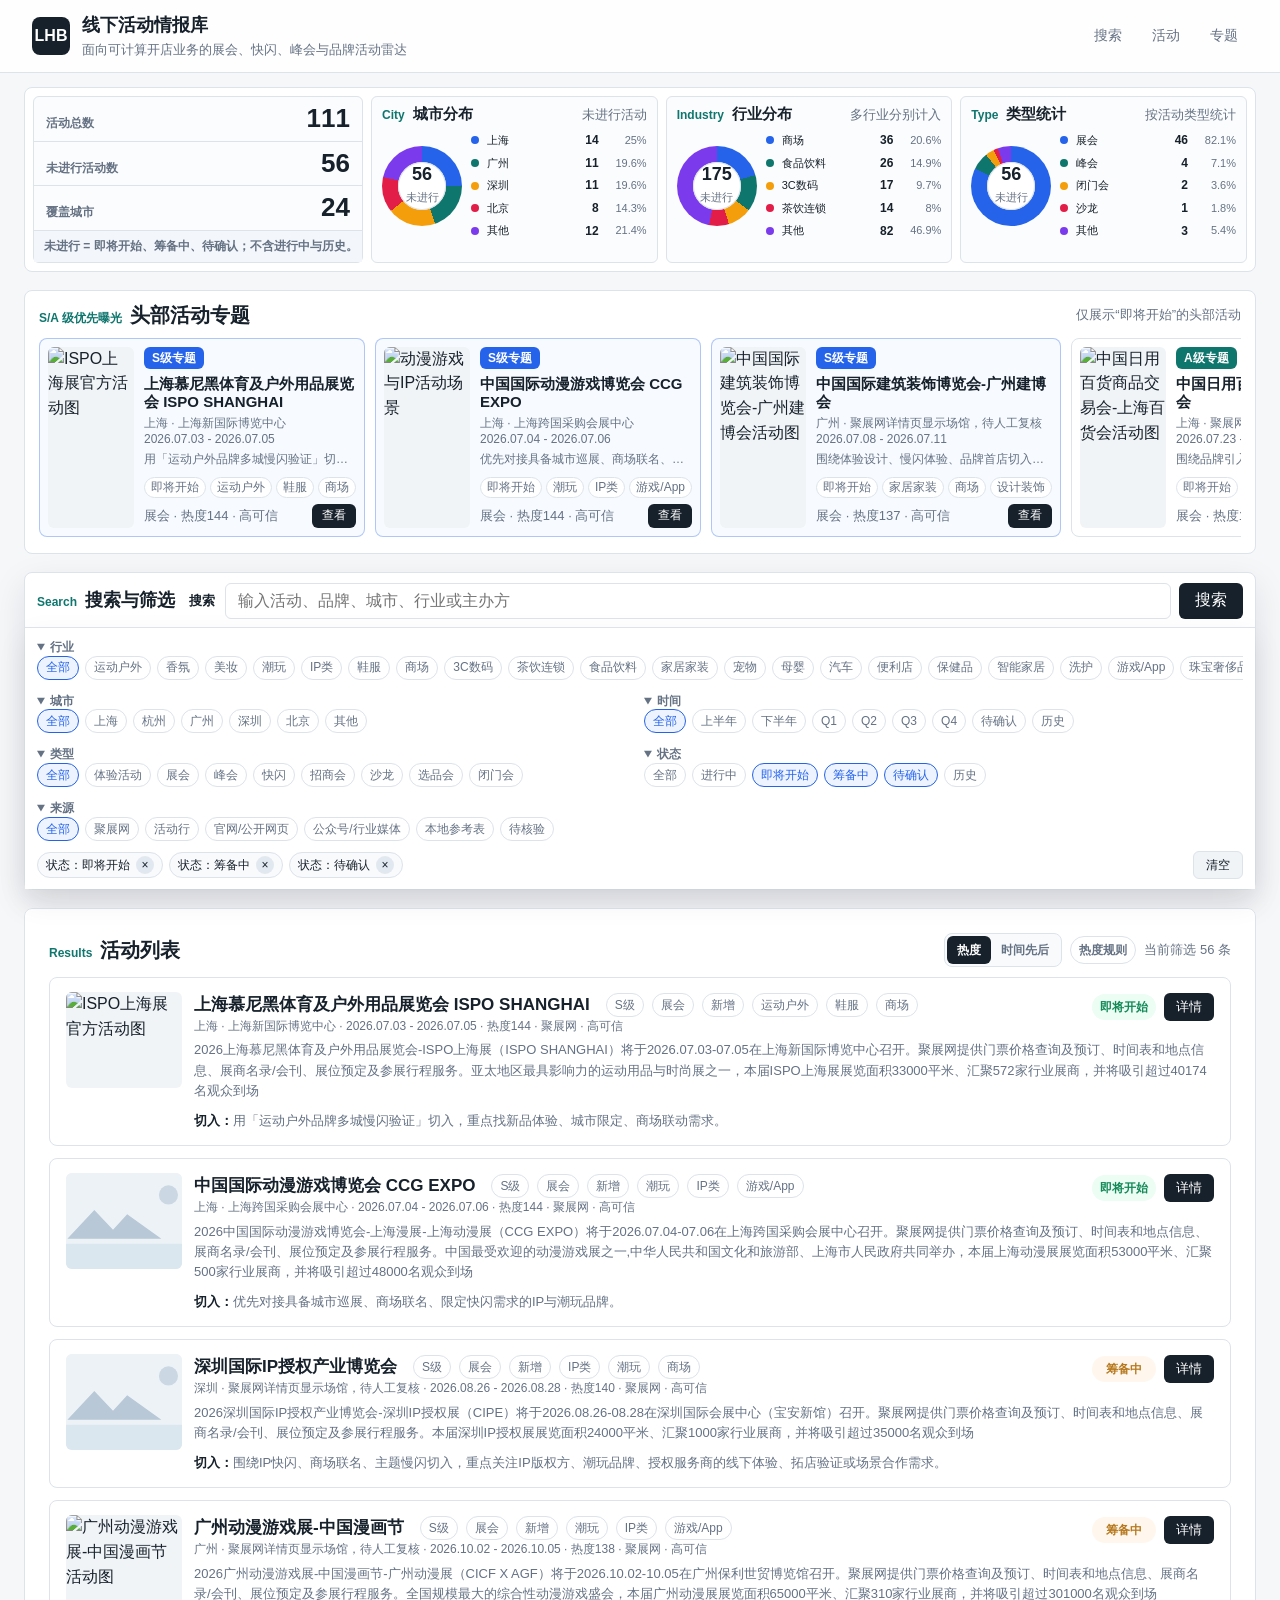
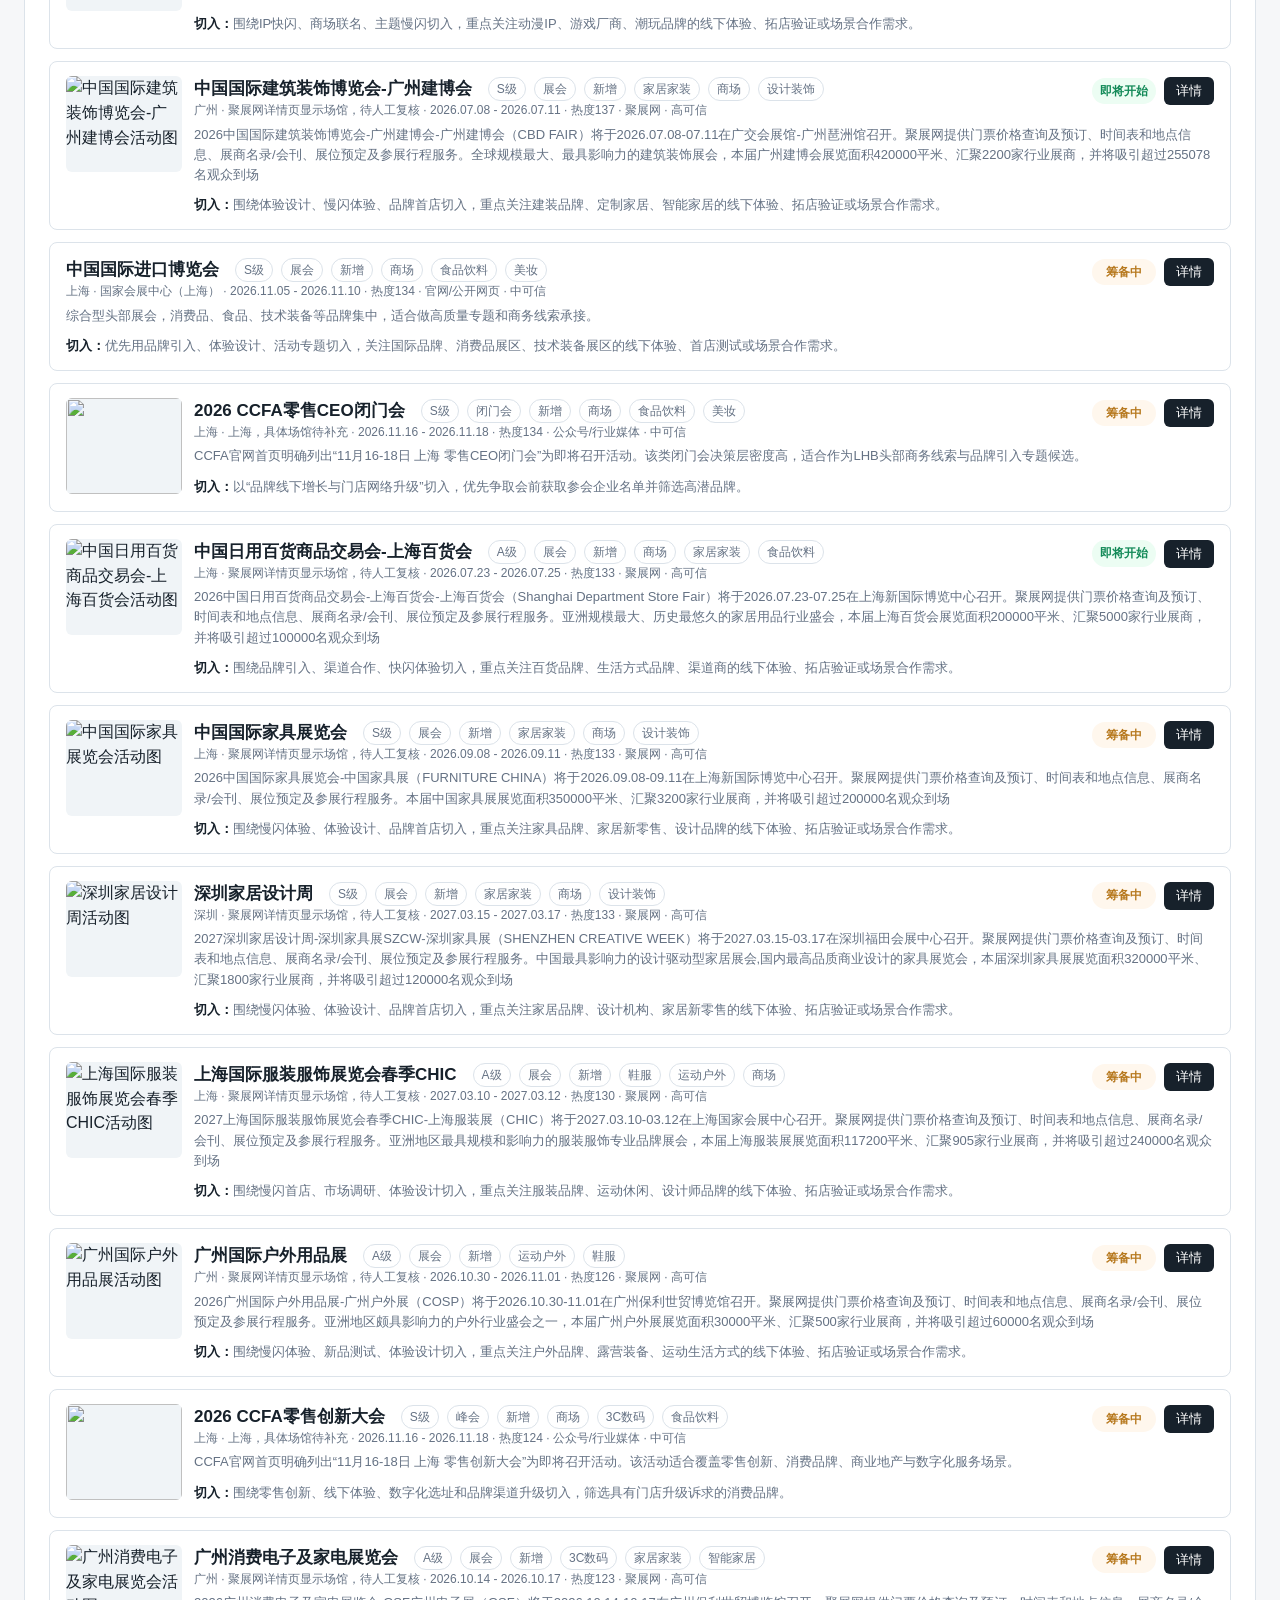
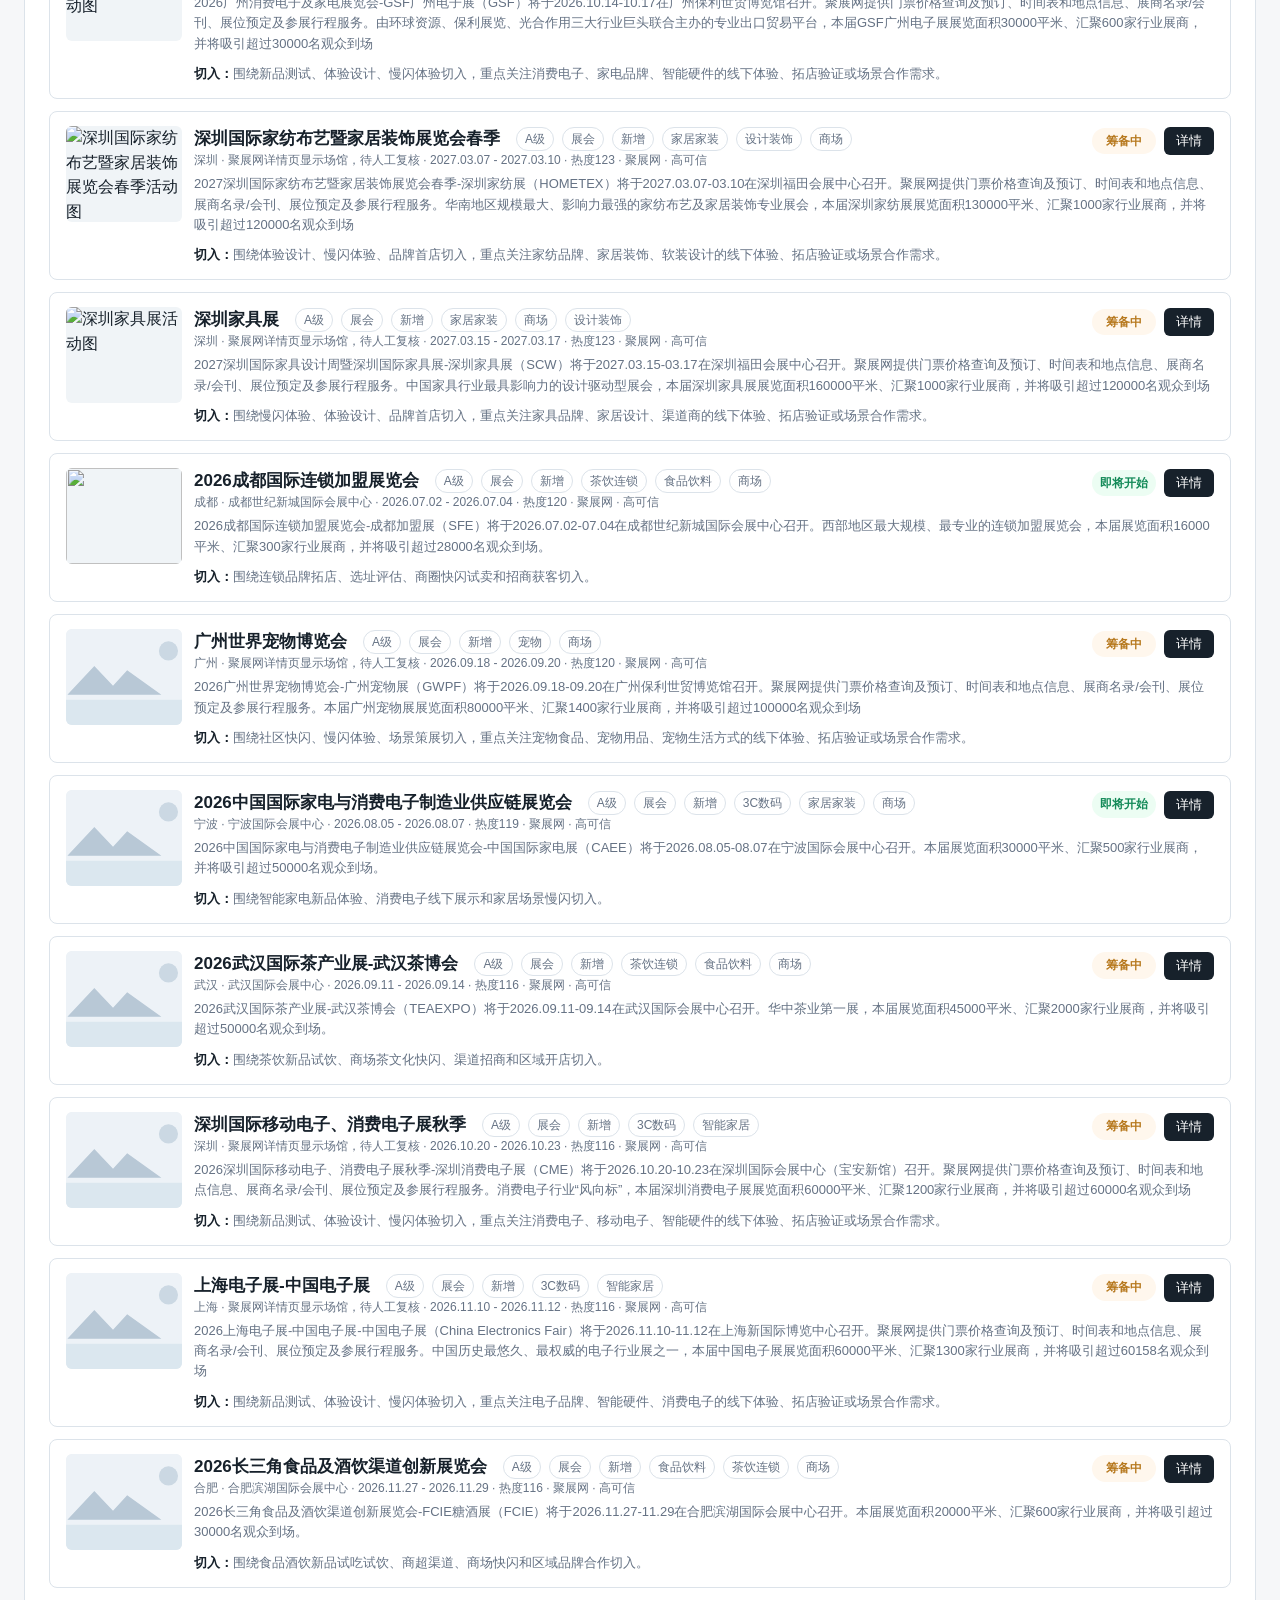
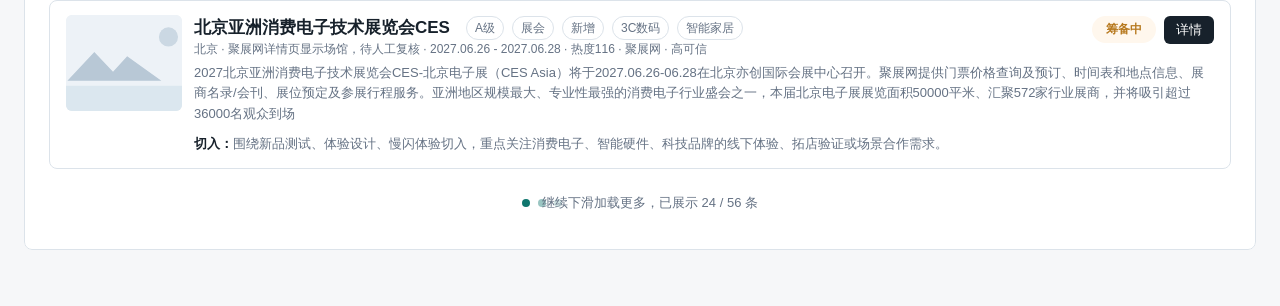
==== 03_系统相关/website/index.html @ da02d15f "Initial project upload" ====
<!DOCTYPE html>
<html lang="zh-CN">
<head>
  <meta charset="UTF-8">
  <meta name="viewport" content="width=device-width, initial-scale=1.0">
  <title>线下活动情报库 · 1.0</title>
  <link rel="stylesheet" href="styles.css?v=45">
</head>
<body>
  <header class="topbar">
    <div class="brand">
      <span class="brand-mark">LHB</span>
      <div>
        <h1>线下活动情报库</h1>
        <p>面向可计算开店业务的展会、快闪、峰会与品牌活动雷达</p>
      </div>
    </div>
    <nav class="nav">
      <a href="#search">搜索</a>
      <a href="#events">活动</a>
      <a href="#topics">专题</a>
    </nav>
  </header>

  <main>
    <section class="overview-panel" aria-label="头部数据概览">
      <div class="metrics" aria-label="关键指标">
        <article><span id="totalCount">0</span><p>活动总数</p></article>
        <article>
          <span id="pendingCount">0</span>
          <p>未进行活动数</p>
        </article>
        <article><span id="cityCount">0</span><p>覆盖城市</p></article>
        <p class="metrics-note">未进行 = 即将开始、筹备中、待确认；不含进行中与历史。</p>
      </div>

      <div class="overview-charts" aria-label="未进行活动分布">
        <article class="chart-card">
          <div class="chart-head">
            <div class="section-title-line">
              <p class="eyebrow">City</p>
              <h2>城市分布</h2>
            </div>
            <span class="section-note">未进行活动</span>
          </div>
          <div id="pendingCityChart" class="pie-chart-block"></div>
        </article>
        <article class="chart-card">
          <div class="chart-head">
            <div class="section-title-line">
              <p class="eyebrow">Industry</p>
              <h2>行业分布</h2>
            </div>
            <span class="section-note">多行业分别计入</span>
          </div>
          <div id="pendingIndustryChart" class="pie-chart-block"></div>
        </article>
        <article class="chart-card">
          <div class="chart-head">
            <div class="section-title-line">
              <p class="eyebrow">Type</p>
              <h2>类型统计</h2>
            </div>
            <span class="section-note">按活动类型统计</span>
          </div>
          <div id="pendingTypeChart" class="pie-chart-block"></div>
        </article>
      </div>
    </section>

    <section id="topics" class="section featured-section">
      <div class="section-head">
        <div class="section-title-line">
          <p class="eyebrow">S/A 级优先曝光</p>
          <h2>头部活动专题</h2>
        </div>
        <span class="section-note">仅展示“即将开始”的头部活动</span>
      </div>
      <div id="featuredGrid" class="featured-grid"></div>
    </section>

    <section id="search" class="search-workbench" aria-label="活动搜索">
      <div class="search-copy">
        <p class="eyebrow">Search</p>
        <h2>搜索与筛选</h2>
      </div>
      <div class="search-panel">
        <label for="searchInput">搜索</label>
        <div class="search-row">
          <input id="searchInput" type="search" placeholder="输入活动、品牌、城市、行业或主办方">
          <button id="searchButton" type="button">搜索</button>
        </div>
      </div>
      <div class="filter-sticky">
        <div class="top-filter-bar">
          <details class="filter-wide" open>
            <summary>行业</summary>
            <div id="industryFilters" class="filter-options"></div>
          </details>
          <details open>
            <summary>城市</summary>
            <div id="cityFilters" class="filter-options"></div>
          </details>
          <details open>
            <summary>时间</summary>
            <div id="timeFilters" class="filter-options"></div>
          </details>
          <details open>
            <summary>类型</summary>
            <div id="typeFilters" class="filter-options"></div>
          </details>
          <details open>
            <summary>状态</summary>
            <div id="statusFilters" class="filter-options"></div>
          </details>
          <details class="filter-wide" open>
            <summary>来源</summary>
            <div id="sourceFilters" class="filter-options"></div>
          </details>
        </div>
        <div class="active-filter-row">
          <div class="active-filters" id="activeFilters"></div>
          <button id="clearFilters" class="clear-filter-button" type="button">清空</button>
        </div>
      </div>
    </section>

    <section class="section split">
      <div id="events" class="events-area">
        <div class="section-head compact">
          <div class="section-title-line">
            <p class="eyebrow">Results</p>
            <h2>活动列表</h2>
          </div>
          <div class="result-tools">
            <div class="sort-tabs" aria-label="排序">
              <button class="sort-button active" data-sort="heat" type="button">热度</button>
              <button class="sort-button" data-sort="time" type="button">时间先后</button>
            </div>
            <span class="sort-help" tabindex="0">热度规则
              <span class="sort-tooltip">热度 = 活动等级 + LHB行业匹配 + 状态时效 + 来源可信度 + 规模信息 + 参会决策层/品牌密度 + 城市价值 + 新增/头部标记。分数相同再按时间先后排列。</span>
            </span>
            <span id="resultSummary" class="section-note"></span>
          </div>
        </div>
        <div id="eventList" class="event-list"></div>
      </div>
    </section>

  </main>

  <script src="data.js?v=1"></script>
  <script src="jufair-data.js?v=1"></script>
  <script src="huodongxing-data.js?v=2"></script>
  <script src="media-data.js?v=6"></script>
  <script src="enrichment-data.js?v=1"></script>
  <script src="shared.js?v=8"></script>
  <script src="app.js?v=41"></script>
</body>
</html>
---- 03_系统相关/website/styles.css ----
:root {
  --bg: #f6f7f9;
  --surface: #ffffff;
  --surface-soft: #f0f4f7;
  --ink: #17212b;
  --muted: #657284;
  --line: #dce3ea;
  --blue: #2563eb;
  --teal: #0f766e;
  --green: #138a58;
  --amber: #b7791f;
  --red: #b42318;
  --shadow: 0 18px 42px rgba(17, 24, 39, 0.08);
}

* {
  box-sizing: border-box;
}

html {
  scroll-behavior: smooth;
}

body {
  margin: 0;
  color: var(--ink);
  background: var(--bg);
  font-family: -apple-system, BlinkMacSystemFont, "Segoe UI", "PingFang SC", "Microsoft YaHei", sans-serif;
  line-height: 1.55;
}

button,
input {
  font: inherit;
}

.topbar {
  display: flex;
  align-items: center;
  justify-content: space-between;
  gap: 24px;
  padding: 12px 32px;
  background: rgba(255, 255, 255, 0.92);
  border-bottom: 1px solid var(--line);
}

.brand {
  display: flex;
  align-items: center;
  gap: 12px;
}

.brand-mark {
  display: grid;
  place-items: center;
  width: 38px;
  height: 38px;
  border-radius: 8px;
  background: var(--ink);
  color: #fff;
  font-weight: 800;
  letter-spacing: 0;
}

.brand h1,
.brand p {
  margin: 0;
}

.brand h1 {
  font-size: 18px;
}

.brand p {
  color: var(--muted);
  font-size: 13px;
}

.nav {
  display: flex;
  gap: 10px;
}

.nav a {
  color: var(--muted);
  text-decoration: none;
  padding: 8px 10px;
  border-radius: 6px;
  font-size: 14px;
}

.nav a:hover {
  color: var(--ink);
  background: var(--surface-soft);
}

main {
  max-width: 1280px;
  margin: 0 auto;
  padding: 14px 24px 56px;
}

.search-workbench {
  display: grid;
  grid-template-columns: auto minmax(420px, 1fr);
  align-items: center;
  gap: 8px 14px;
  margin-top: 18px;
  padding: 10px 12px;
  background: var(--surface);
  border: 1px solid var(--line);
  border-radius: 8px;
  box-shadow: 0 12px 34px rgba(17, 24, 39, 0.1);
}

.filter-sticky {
  position: sticky;
  top: 0;
  z-index: 8;
  grid-column: 1 / -1;
  display: grid;
  gap: 8px;
  margin: 0 -12px -10px;
  padding: 8px 12px 10px;
  background: var(--surface);
  border-top: 1px solid var(--line);
  box-shadow: 0 12px 28px rgba(17, 24, 39, 0.08);
}

.search-copy {
  display: flex;
  align-items: baseline;
  gap: 8px;
  white-space: nowrap;
}

.search-copy h2 {
  margin: 0;
  font-size: 18px;
}

.search-panel {
  display: flex;
  align-items: center;
  gap: 10px;
  min-width: 0;
}

.eyebrow {
  margin: 0;
  color: var(--teal);
  font-size: 12px;
  font-weight: 800;
}

.search-panel label {
  display: inline-flex;
  align-items: center;
  margin: 0;
  color: var(--ink);
  font-size: 13px;
  font-weight: 700;
  white-space: nowrap;
}

.search-row {
  display: flex;
  flex: 1;
  gap: 8px;
  min-width: 0;
}

.search-row input {
  min-width: 0;
  flex: 1;
  height: 36px;
  padding: 0 12px;
  border: 1px solid var(--line);
  border-radius: 6px;
  background: #fff;
}

button {
  border: 0;
  border-radius: 6px;
  color: #fff;
  background: var(--ink);
  cursor: pointer;
}

.search-row button,
.card-button {
  padding: 0 16px;
}

.card-button {
  display: inline-flex;
  align-items: center;
  justify-content: center;
  min-height: 28px;
  color: #fff;
  text-decoration: none;
  border-radius: 6px;
  background: var(--ink);
  font-size: 13px;
}

.search-row button {
  min-height: 36px;
}

.top-filter-bar {
  display: grid;
  grid-template-columns: repeat(2, minmax(0, 1fr));
  gap: 8px;
}

.top-filter-bar details {
  display: grid;
  grid-template-columns: 42px minmax(0, 1fr);
  align-items: center;
  column-gap: 6px;
  min-width: 0;
}

.top-filter-bar details.filter-wide {
  grid-column: 1 / -1;
}

.top-filter-bar summary {
  margin: 3px 0 0;
  color: var(--muted);
  font-size: 12px;
  font-weight: 700;
  line-height: 1.4;
  cursor: pointer;
  user-select: none;
}

.filter-options,
.tag-row {
  display: flex;
  flex-wrap: wrap;
  gap: 6px;
}

.top-filter-bar .filter-options {
  flex-wrap: nowrap;
  min-width: 0;
  overflow-x: auto;
  padding-bottom: 2px;
  scrollbar-width: thin;
}

.top-filter-bar .filter-button {
  flex: 0 0 auto;
}

.active-filters {
  display: flex;
  flex-wrap: wrap;
  gap: 6px;
  min-height: 20px;
  color: var(--muted);
  font-size: 12px;
}

.active-filter-row {
  display: flex;
  align-items: center;
  justify-content: space-between;
  gap: 10px;
  min-width: 0;
}

.active-filter {
  display: inline-flex;
  align-items: center;
  gap: 6px;
  min-height: 24px;
  padding: 3px 8px;
  border-radius: 999px;
  background: #f8fafc;
  color: var(--ink);
  border: 1px solid var(--line);
  font-size: 12px;
}

.active-filter button {
  display: inline-grid;
  place-items: center;
  width: 18px;
  height: 18px;
  padding: 0;
  border-radius: 999px;
  background: #e2e8f0;
  color: var(--ink);
  font-size: 12px;
  line-height: 1;
}

.clear-filter-button {
  flex: 0 0 auto;
  min-height: 28px;
  padding: 0 12px;
  background: var(--surface-soft);
  color: var(--ink);
  border: 1px solid var(--line);
  font-size: 12px;
}

.pill,
.filter-button,
.tag {
  display: inline-flex;
  align-items: center;
  min-height: 24px;
  padding: 3px 8px;
  border-radius: 999px;
  border: 1px solid var(--line);
  background: #fff;
  color: var(--muted);
  font-size: 12px;
  line-height: 1.2;
}

.pill {
  cursor: pointer;
}

.filter-button {
  cursor: pointer;
}

.pill.active,
.filter-button.active {
  border-color: var(--blue);
  color: var(--blue);
  background: #eef4ff;
}

.overview-panel {
  display: grid;
  grid-template-columns: 330px repeat(3, minmax(0, 1fr));
  align-items: stretch;
  gap: 8px;
  margin-bottom: 12px;
  padding: 8px;
  border: 1px solid var(--line);
  border-radius: 8px;
  background: var(--surface);
}

.metrics {
  display: grid;
  grid-template-rows: repeat(3, 1fr) auto;
  align-items: stretch;
  gap: 0;
  margin: 0;
  background: #fbfcfd;
  border: 1px solid var(--line);
  border-radius: 6px;
  overflow: visible;
}

.section,
.event-card {
  background: var(--surface);
  border: 1px solid var(--line);
  border-radius: 8px;
}

.metrics article {
  position: relative;
  display: flex;
  align-items: baseline;
  justify-content: space-between;
  gap: 12px;
  min-width: 0;
  padding: 8px 12px;
  border-right: 0;
  border-bottom: 1px solid var(--line);
}

.metrics article:last-child {
  border-bottom: 1px solid var(--line);
}

.metrics span {
  display: inline;
  order: 2;
  font-size: 26px;
  font-weight: 800;
  line-height: 1;
}

.metrics p {
  order: 1;
  margin: 0;
  color: var(--muted);
  font-size: 12px;
  font-weight: 700;
  white-space: nowrap;
}

.metrics-note {
  margin: 0;
  padding: 7px 10px 8px;
  color: var(--muted);
  background: #f3f6fa;
  font-size: 11px;
  line-height: 1.35;
  min-width: 0;
  white-space: normal;
}

.overview-charts {
  display: contents;
  grid-template-columns: none;
  gap: 8px;
  margin: 0;
}

.chart-card {
  min-width: 0;
  padding: 8px 10px;
  border: 1px solid var(--line);
  border-radius: 6px;
  background: #fbfcfd;
}

.chart-head {
  display: flex;
  align-items: center;
  justify-content: space-between;
  gap: 8px;
  margin-bottom: 6px;
}

.chart-head h2 {
  margin: 0;
  font-size: 15px;
  line-height: 1.2;
}

.pie-chart-block {
  min-height: 104px;
}

.pie-wrap {
  display: grid;
  grid-template-columns: 82px minmax(0, 1fr);
  align-items: center;
  gap: 7px;
}

.pie-visual {
  display: grid;
  place-items: center;
  width: 80px;
  height: 80px;
  border-radius: 999px;
}

.pie-visual > div {
  display: grid;
  place-items: center;
  width: 48px;
  height: 48px;
  border-radius: 999px;
  background: #fff;
  box-shadow: inset 0 0 0 1px var(--line);
}

.pie-visual strong {
  color: var(--ink);
  font-size: 18px;
  line-height: 1;
}

.pie-visual span {
  color: var(--muted);
  font-size: 11px;
}

.pie-legend {
  display: grid;
  gap: 4px;
  min-width: 0;
}

.pie-legend-item {
  display: grid;
  grid-template-columns: 10px minmax(0, 1fr) auto auto;
  align-items: center;
  gap: 6px;
  color: var(--muted);
  font-size: 11px;
}

.pie-dot {
  width: 8px;
  height: 8px;
  border-radius: 999px;
}

.pie-label {
  min-width: 0;
  overflow: hidden;
  color: var(--ink);
  text-overflow: ellipsis;
  white-space: nowrap;
}

.pie-legend-item strong {
  color: var(--ink);
  font-size: 12px;
}

.pie-legend-item em {
  min-width: 42px;
  color: var(--muted);
  font-style: normal;
  text-align: right;
}

.section {
  padding: 18px;
  margin-top: 18px;
  overflow: hidden;
}

.featured-section {
  padding: 12px 14px;
}

.section-head {
  display: flex;
  align-items: center;
  justify-content: space-between;
  gap: 12px;
  margin-bottom: 10px;
}

.section-title-line {
  display: flex;
  align-items: baseline;
  flex-wrap: wrap;
  gap: 8px;
  min-width: 0;
}

.section-head h2 {
  margin: 0;
  font-size: 20px;
  line-height: 1.2;
}

.section-head.compact {
  margin-bottom: 10px;
}

.section-note {
  color: var(--muted);
  font-size: 13px;
}

.result-tools {
  display: flex;
  align-items: center;
  justify-content: flex-end;
  flex-wrap: wrap;
  gap: 8px;
}

.sort-tabs {
  display: inline-flex;
  padding: 2px;
  border: 1px solid var(--line);
  border-radius: 8px;
  background: #f8fafc;
}

.sort-button {
  min-height: 28px;
  padding: 0 10px;
  border-radius: 6px;
  background: transparent;
  color: var(--muted);
  font-size: 12px;
  font-weight: 800;
}

.sort-button.active {
  background: var(--ink);
  color: #fff;
}

.sort-help {
  position: relative;
  display: inline-flex;
  align-items: center;
  min-height: 28px;
  padding: 0 8px;
  border: 1px solid var(--line);
  border-radius: 999px;
  background: #fff;
  color: var(--muted);
  font-size: 12px;
  font-weight: 800;
  outline: none;
}

.sort-tooltip {
  position: absolute;
  right: 0;
  top: calc(100% + 8px);
  z-index: 20;
  width: min(360px, 82vw);
  padding: 12px;
  border: 1px solid var(--line);
  border-radius: 8px;
  background: #fff;
  box-shadow: var(--shadow);
  color: var(--ink);
  font-size: 12px;
  font-weight: 600;
  line-height: 1.55;
  opacity: 0;
  pointer-events: none;
  transform: translateY(-4px);
  transition: opacity 0.16s ease, transform 0.16s ease;
}

.sort-help:hover .sort-tooltip,
.sort-help:focus .sort-tooltip,
.sort-help:focus-within .sort-tooltip {
  opacity: 1;
  transform: translateY(0);
}

.featured-grid {
  display: flex;
  gap: 10px;
  overflow-x: auto;
  overscroll-behavior-x: contain;
  scroll-snap-type: x proximity;
  padding-bottom: 4px;
}

.feature-card {
  display: flex;
  flex-direction: row;
  flex: 0 0 280px;
  min-height: 142px;
  padding: 8px;
  border: 1px solid var(--line);
  border-radius: 8px;
  background: #fff;
}

.feature-image {
  flex: 0 0 86px;
  width: 86px;
  min-height: 126px;
  object-fit: cover;
  border-radius: 6px;
  background: var(--surface-soft);
}

.feature-body {
  display: flex;
  flex: 1;
  flex-direction: column;
  min-width: 0;
  padding-left: 10px;
}

.feature-card.no-image {
  display: block;
}

.feature-card.no-image .feature-body {
  padding-left: 0;
}

.feature-card.no-image .feature-image {
  display: none;
}

.feature-card.s {
  border-color: rgba(37, 99, 235, 0.35);
  background: #f7fbff;
}

.card-title {
  margin: 6px 0 3px;
  font-size: 15px;
  line-height: 1.22;
}

.card-meta,
.card-copy {
  color: var(--muted);
  font-size: 12px;
  line-height: 1.35;
}

.card-copy {
  display: -webkit-box;
  margin: 4px 0 6px;
  overflow: hidden;
  -webkit-line-clamp: 1;
  -webkit-box-orient: vertical;
}

.card-actions {
  display: flex;
  align-items: center;
  justify-content: space-between;
  gap: 8px;
  margin-top: auto;
}

.featured-section .tag-row {
  flex-wrap: nowrap;
  gap: 4px;
  margin-top: 4px;
  overflow: hidden;
}

.featured-section .tag {
  flex: 0 0 auto;
  max-width: 92px;
  min-height: 20px;
  padding: 2px 6px;
  overflow: hidden;
  text-overflow: ellipsis;
  white-space: nowrap;
}

.featured-section .card-actions {
  margin-top: 6px;
}

.featured-section .card-button {
  min-height: 24px;
  padding: 0 10px;
  font-size: 12px;
}

.rank {
  display: inline-flex;
  align-items: center;
  width: fit-content;
  min-height: 22px;
  padding: 2px 8px;
  border-radius: 6px;
  color: #fff;
  background: var(--blue);
  font-size: 12px;
  font-weight: 800;
}

.rank.a {
  background: var(--teal);
}

.split {
  background: transparent;
  border: 0;
  padding: 0;
}

.events-area {
  min-width: 0;
  background: var(--surface);
  border: 1px solid var(--line);
  border-radius: 8px;
  padding: 24px;
}

.event-list {
  display: grid;
  gap: 12px;
}

.load-more-row {
  display: flex;
  align-items: center;
  justify-content: center;
  gap: 12px;
  padding: 12px;
}

.load-more-row.done {
  border-top: 1px solid var(--line);
}

.loading-dot {
  width: 8px;
  height: 8px;
  border-radius: 999px;
  background: var(--teal);
  box-shadow: 16px 0 0 rgba(15, 118, 110, 0.42), 32px 0 0 rgba(15, 118, 110, 0.18);
  animation: loadingPulse 0.9s ease-in-out infinite alternate;
}

@keyframes loadingPulse {
  from {
    opacity: 0.45;
    transform: translateX(-4px);
  }

  to {
    opacity: 1;
    transform: translateX(4px);
  }
}

.event-card {
  display: grid;
  grid-template-columns: 116px minmax(0, 1fr);
  gap: 12px;
  padding: 14px 16px;
}

.event-card.no-image {
  grid-template-columns: 1fr;
}

.event-thumb {
  width: 116px;
  height: 96px;
  object-fit: cover;
  border-radius: 6px;
  background: var(--surface-soft);
}

.event-card.no-image .event-thumb {
  display: none;
}

.event-content {
  min-width: 0;
}

.event-card-head {
  display: flex;
  align-items: flex-start;
  justify-content: space-between;
  gap: 14px;
}

.event-main {
  min-width: 0;
}

.event-card h3 {
  display: inline;
  margin: 0 8px 0 0;
  font-size: 17px;
}

.event-title-row {
  display: flex;
  flex-wrap: wrap;
  align-items: center;
  gap: 8px;
  min-width: 0;
}

.event-card p {
  margin: 8px 0 0;
  color: var(--muted);
  font-size: 13px;
}

.event-brief {
  display: flex;
  flex-wrap: wrap;
  gap: 10px;
  margin-top: 6px;
  color: var(--muted);
  font-size: 13px;
}

.event-brief span {
  min-width: min(480px, 100%);
}

.event-brief strong {
  color: var(--ink);
}

.next-edition-line {
  padding: 5px 8px;
  border-left: 2px solid var(--amber);
  border-radius: 4px;
  background: #fffbeb;
  color: #7c4a03;
}

.status {
  display: inline-flex;
  min-width: 64px;
  justify-content: center;
  padding: 4px 8px;
  border-radius: 999px;
  background: #ecfdf3;
  color: var(--green);
  font-size: 12px;
  font-weight: 700;
}

.event-actions-inline {
  display: inline-flex;
  align-items: center;
  flex-shrink: 0;
  gap: 8px;
  margin-top: 1px;
}

.event-actions-inline .card-button {
  min-height: 28px;
  padding: 0 12px;
}

.status.closed {
  background: #f1f5f9;
  color: #64748b;
}

.status.planned {
  background: #fff7ed;
  color: var(--amber);
}

.tag-row {
  margin-top: 12px;
}

.detail-dialog {
  width: min(920px, calc(100vw - 32px));
  max-height: calc(100vh - 44px);
  border: 0;
  border-radius: 8px;
  padding: 0;
  box-shadow: 0 30px 80px rgba(15, 23, 42, 0.28);
}

.detail-dialog::backdrop {
  background: rgba(15, 23, 42, 0.45);
}

.icon-button {
  position: absolute;
  top: 12px;
  right: 12px;
  width: 36px;
  height: 36px;
  border-radius: 999px;
  font-size: 24px;
  line-height: 1;
}

.detail {
  padding: 30px;
}

.detail-hero {
  display: grid;
  grid-template-columns: 220px minmax(0, 1fr);
  gap: 18px;
  align-items: start;
}

.detail-hero img {
  width: 100%;
  aspect-ratio: 4 / 3;
  object-fit: cover;
  border-radius: 8px;
  background: var(--surface-soft);
}

.detail h2 {
  margin: 10px 42px 8px 0;
  font-size: 28px;
}

.detail-source {
  margin-top: 8px;
  color: var(--teal);
  font-size: 12px;
  font-weight: 700;
}

.detail-grid {
  display: grid;
  grid-template-columns: repeat(2, 1fr);
  gap: 14px;
  margin-top: 18px;
}

.detail-page {
  max-width: 1280px;
}

.detail-page-hero {
  display: grid;
  grid-template-columns: minmax(320px, 0.9fr) minmax(0, 1.1fr);
  gap: 20px;
  align-items: stretch;
  margin-top: 8px;
  padding: 16px;
  border: 1px solid var(--line);
  border-radius: 8px;
  background: var(--surface);
}

.detail-page-image img,
.content-figure img {
  width: 100%;
  height: 100%;
  min-height: 300px;
  object-fit: cover;
  border-radius: 8px;
  background: var(--surface-soft);
}

.detail-page-intro {
  min-width: 0;
}

.detail-page-intro h1 {
  margin: 10px 0 8px;
  font-size: 30px;
  line-height: 1.18;
}

.detail-page-intro > p {
  color: var(--muted);
  font-size: 15px;
}

.detail-meta-grid {
  display: grid;
  grid-template-columns: repeat(2, minmax(0, 1fr));
  gap: 8px;
  margin-top: 12px;
}

.detail-meta-grid div {
  padding: 8px 10px;
  border: 1px solid var(--line);
  border-radius: 8px;
  background: #f8fafc;
}

.detail-meta-grid strong,
.detail-meta-grid span {
  display: block;
}

.detail-meta-grid strong {
  margin-bottom: 4px;
  font-size: 12px;
}

.detail-meta-grid span {
  color: var(--muted);
  font-size: 13px;
}

.story-layout {
  display: grid;
  grid-template-columns: minmax(0, 1fr);
  gap: 12px;
  margin-top: 14px;
}

.detail-main {
  display: grid;
  gap: 14px;
  align-content: start;
}

.detail-section {
  padding: 16px;
  border: 1px solid var(--line);
  border-radius: 8px;
  background: var(--surface);
}

.detail-section h2 {
  margin: 0 0 10px;
  font-size: 20px;
}

.detail-section p {
  color: var(--muted);
}

.detail-structured,
.detail-story {
  margin-top: 12px;
}

.structured-grid {
  display: grid;
  grid-template-columns: repeat(3, minmax(0, 1fr));
  gap: 8px;
}

.structured-field {
  min-height: 78px;
  padding: 10px;
  border-radius: 6px;
}

.structured-field p {
  margin: 0;
  color: var(--ink);
  font-size: 14px;
  font-weight: 400;
  line-height: 1.4;
}

.structured-field {
  border: 1px solid var(--line);
  background: #f8fafc;
}

.structured-field.confirmed {
  border-color: #bbf7d0;
  background: #f0fdf4;
}

.structured-field.confirmed h3 {
  color: #15803d;
}

.structured-field.missing {
  border-color: #e2e8f0;
  background: #f1f5f9;
}

.structured-field.missing h3 {
  color: #64748b;
}

.structured-field h3 {
  margin: 0 0 5px;
  color: var(--muted);
  font-size: 11px;
  font-weight: 400;
  line-height: 1.2;
}

.source-link {
  color: var(--blue);
  text-decoration: none;
  border-bottom: 1px solid rgba(37, 99, 235, 0.35);
}

.source-link:hover {
  border-bottom-color: var(--blue);
}

.source-link.inline {
  font-size: inherit;
}

.missing-summary {
  margin-top: 8px;
  padding: 10px;
  border: 1px dashed #cbd5e1;
  border-radius: 8px;
  background: #f8fafc;
}

.missing-summary strong {
  display: block;
  margin-bottom: 6px;
}

.content-figure {
  margin: 12px 0 0;
}

.content-figure img {
  min-height: 220px;
  max-height: 320px;
}

.content-figure figcaption {
  margin-top: 6px;
  color: var(--muted);
  font-size: 12px;
}

.content-block {
  margin-bottom: 10px;
}

.content-block:last-child {
  margin-bottom: 0;
}

.content-block h3 {
  margin: 0 0 6px;
  font-size: 15px;
}

.muted-block {
  padding: 12px;
  border: 1px dashed var(--line);
  border-radius: 8px;
  background: #f8fafc;
}

.next-edition-block {
  padding: 10px 12px;
  border: 1px solid #fde68a;
  border-radius: 8px;
  background: #fffbeb;
}

.detail-gallery {
  display: grid;
  grid-template-columns: repeat(2, minmax(0, 1fr));
  gap: 10px;
}

.detail-gallery figure {
  margin: 0;
}

.detail-gallery img {
  width: 100%;
  aspect-ratio: 4 / 3;
  object-fit: cover;
  border-radius: 8px;
  background: var(--surface-soft);
}

.detail-gallery figcaption {
  margin-top: 5px;
  color: var(--muted);
  font-size: 12px;
}

.strategy-grid {
  display: grid;
  grid-template-columns: repeat(2, minmax(0, 1fr));
  gap: 12px;
}

.strategy-grid div {
  padding: 12px;
  border: 1px solid var(--line);
  border-radius: 8px;
  background: #f8fafc;
}

.strategy-grid strong {
  display: block;
  margin-bottom: 8px;
}

.strategy-grid ul,
.clean-list {
  margin: 0;
  padding-left: 18px;
  color: var(--muted);
}

.clean-list li + li {
  margin-top: 5px;
}

.completeness-head {
  display: flex;
  align-items: baseline;
  justify-content: space-between;
  gap: 12px;
  margin-bottom: 12px;
  padding: 12px;
  border: 1px solid var(--line);
  border-radius: 8px;
  background: #f8fafc;
}

.completeness-head strong {
  color: var(--ink);
  font-size: 30px;
  line-height: 1;
}

.completeness-head span {
  color: var(--muted);
  font-size: 13px;
}

.field-grid {
  display: flex;
  flex-wrap: wrap;
  gap: 8px;
  margin-bottom: 14px;
}

.field-pill {
  display: inline-flex;
  align-items: center;
  min-height: 28px;
  padding: 5px 9px;
  border: 1px solid var(--line);
  border-radius: 999px;
  background: #fff;
  color: var(--muted);
  font-size: 12px;
  font-weight: 700;
}

.field-pill.done {
  border-color: #badbcc;
  background: #f0fdf4;
  color: #166534;
}

.field-pill.missing {
  border-color: #fed7aa;
  background: #fff7ed;
  color: #9a3412;
}

.related-grid {
  display: grid;
  grid-template-columns: repeat(2, minmax(0, 1fr));
  gap: 12px;
}

.related-card {
  display: grid;
  grid-template-columns: 112px minmax(0, 1fr);
  gap: 12px;
  padding: 12px;
  border: 1px solid var(--line);
  border-radius: 8px;
  background: #fff;
}

.related-card.no-image {
  grid-template-columns: 1fr;
}

.related-card h3 {
  display: inline;
  margin: 0;
  font-size: 15px;
}

.related-card p {
  display: -webkit-box;
  margin: 6px 0;
  overflow: hidden;
  color: var(--muted);
  font-size: 12px;
  -webkit-line-clamp: 2;
  -webkit-box-orient: vertical;
}

.related-thumb {
  width: 112px;
  height: 88px;
  object-fit: cover;
  border-radius: 6px;
  background: var(--surface-soft);
}

.related-card.no-image .related-thumb {
  display: none;
}

.text-link {
  color: var(--blue);
  font-size: 13px;
  font-weight: 700;
  text-decoration: none;
}

.empty {
  padding: 24px;
  border: 1px dashed var(--line);
  border-radius: 8px;
  color: var(--muted);
  text-align: center;
}

@media (max-width: 980px) {
  .search-workbench {
    grid-template-columns: 1fr;
  }

  .search-copy {
    white-space: normal;
  }

  .top-filter-bar {
    grid-template-columns: repeat(2, 1fr);
  }

  .overview-panel {
    grid-template-columns: 1fr;
  }

  .overview-charts {
    display: grid;
    grid-template-columns: repeat(2, minmax(0, 1fr));
  }

  .overview-charts {
    grid-template-columns: repeat(2, minmax(0, 1fr));
  }

  .structured-grid {
    grid-template-columns: repeat(2, minmax(0, 1fr));
  }
}

@media (max-width: 680px) {
  .topbar {
    align-items: stretch;
    flex-direction: column;
  }

  .topbar {
    padding: 14px 18px;
  }

  .nav {
    overflow-x: auto;
  }

  .section-head {
    align-items: flex-start;
    flex-wrap: wrap;
  }

  .section-title-line {
    gap: 6px;
  }

  main {
    padding: 18px 14px 36px;
  }

  .search-workbench,
  .section,
  .events-area,
  .detail {
    padding: 14px;
  }

  .search-panel {
    align-items: stretch;
    flex-direction: column;
    gap: 6px;
  }

  .featured-grid,
  .metrics,
  .overview-charts,
  .top-filter-bar,
  .detail-grid {
    grid-template-columns: 1fr;
  }

  .overview-panel {
    grid-template-columns: 1fr;
  }

  .overview-charts {
    display: grid;
  }

  .metrics {
    grid-template-rows: repeat(3, 1fr) auto;
  }

  .metrics article {
    border-right: 0;
    border-bottom: 1px solid var(--line);
  }

  .metrics article:last-child {
    border-bottom: 1px solid var(--line);
  }

  .pie-wrap {
    grid-template-columns: 1fr;
    justify-items: center;
  }

  .pie-legend {
    width: 100%;
  }

  .search-row {
    flex-direction: column;
  }

  .search-row button {
    height: 36px;
  }

  .event-card-head {
    align-items: stretch;
    flex-direction: column;
    gap: 8px;
  }

  .event-card {
    grid-template-columns: 1fr;
  }

  .event-thumb {
    width: 100%;
    height: 112px;
  }

  .event-brief span {
    display: -webkit-box;
    min-width: 0;
    overflow: hidden;
    -webkit-line-clamp: 2;
    -webkit-box-orient: vertical;
  }

  .detail-hero {
    grid-template-columns: 1fr;
  }

  .detail-page-hero,
  .story-layout,
  .strategy-grid,
  .related-grid,
  .detail-meta-grid,
  .detail-gallery {
    grid-template-columns: 1fr;
  }

  .structured-grid {
    grid-template-columns: 1fr;
  }

  .completion-card {
    grid-row: auto;
  }

  .detail-page-intro h1 {
    font-size: 26px;
  }

  .detail-page-image img,
  .content-figure img {
    min-height: 200px;
  }

  .related-card {
    grid-template-columns: 88px minmax(0, 1fr);
  }

  .related-thumb {
    width: 88px;
    height: 76px;
  }

  .event-actions-inline {
    justify-content: flex-end;
  }
}
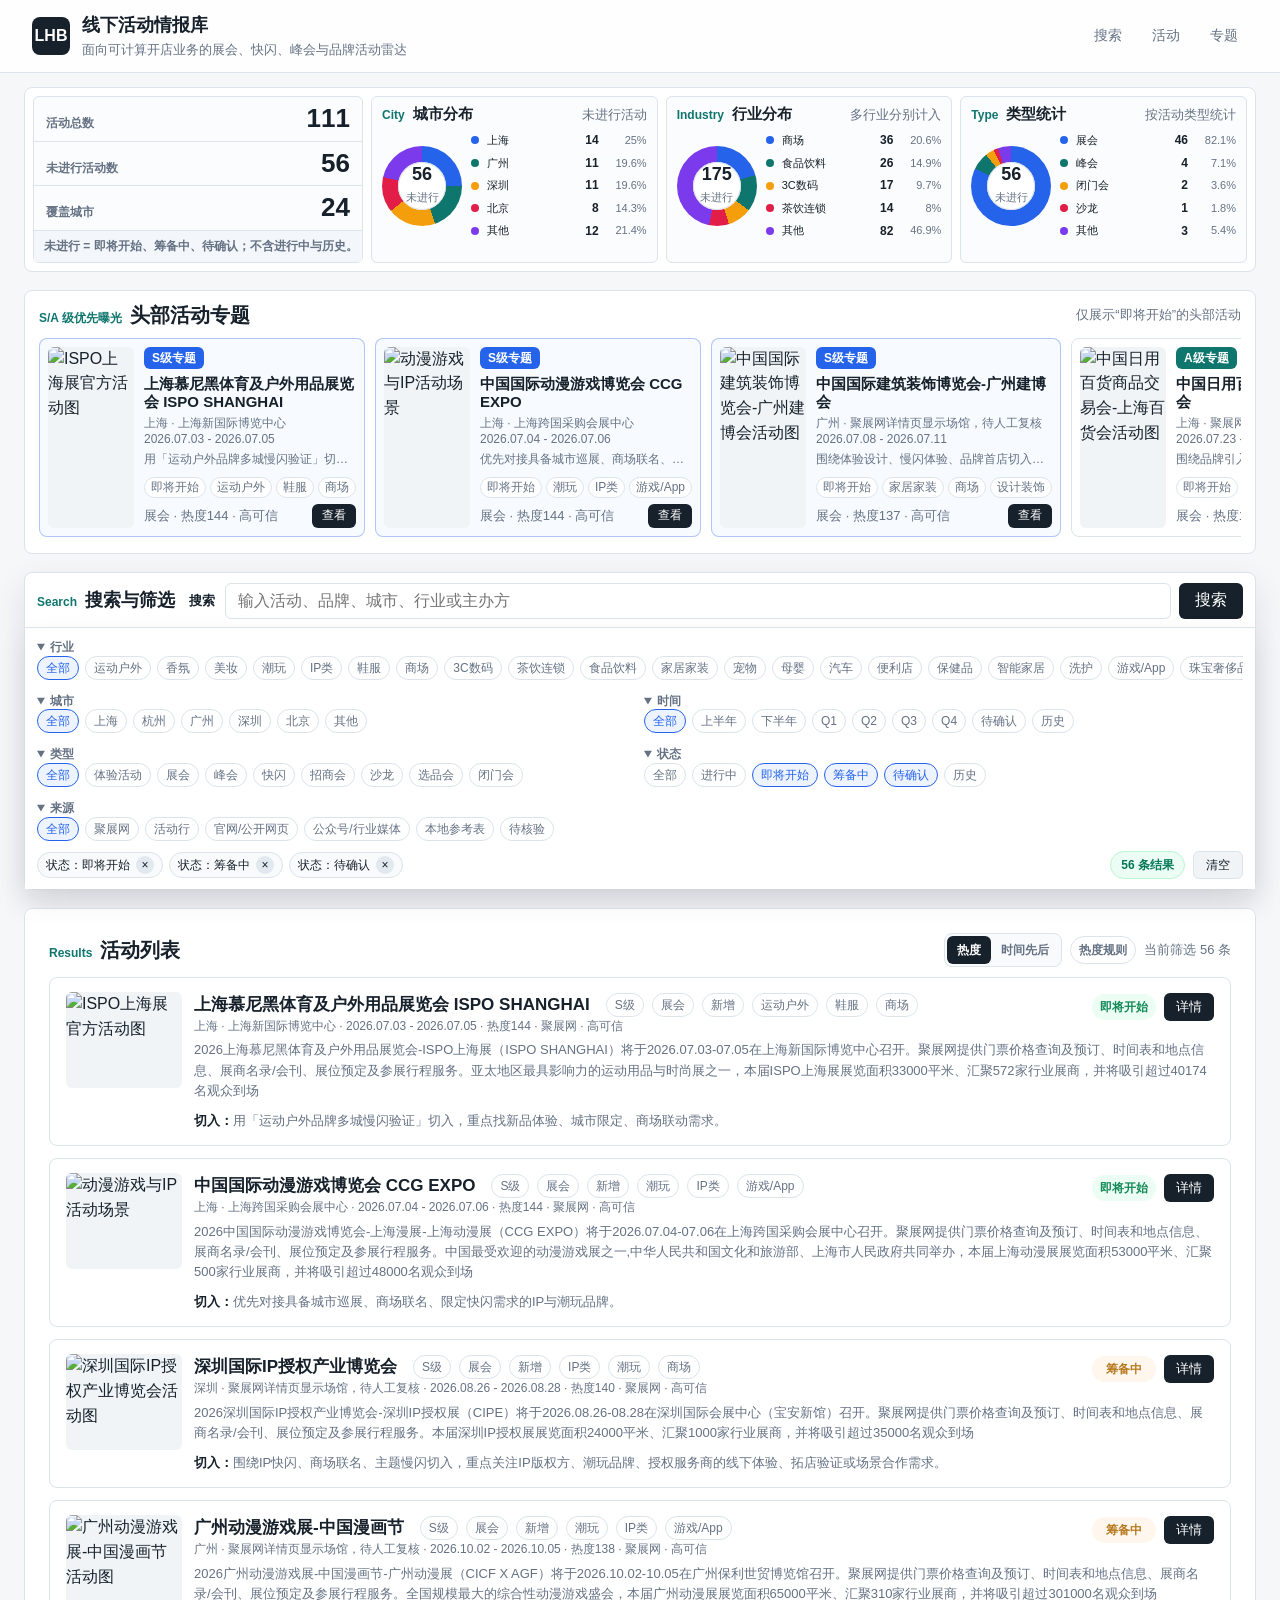
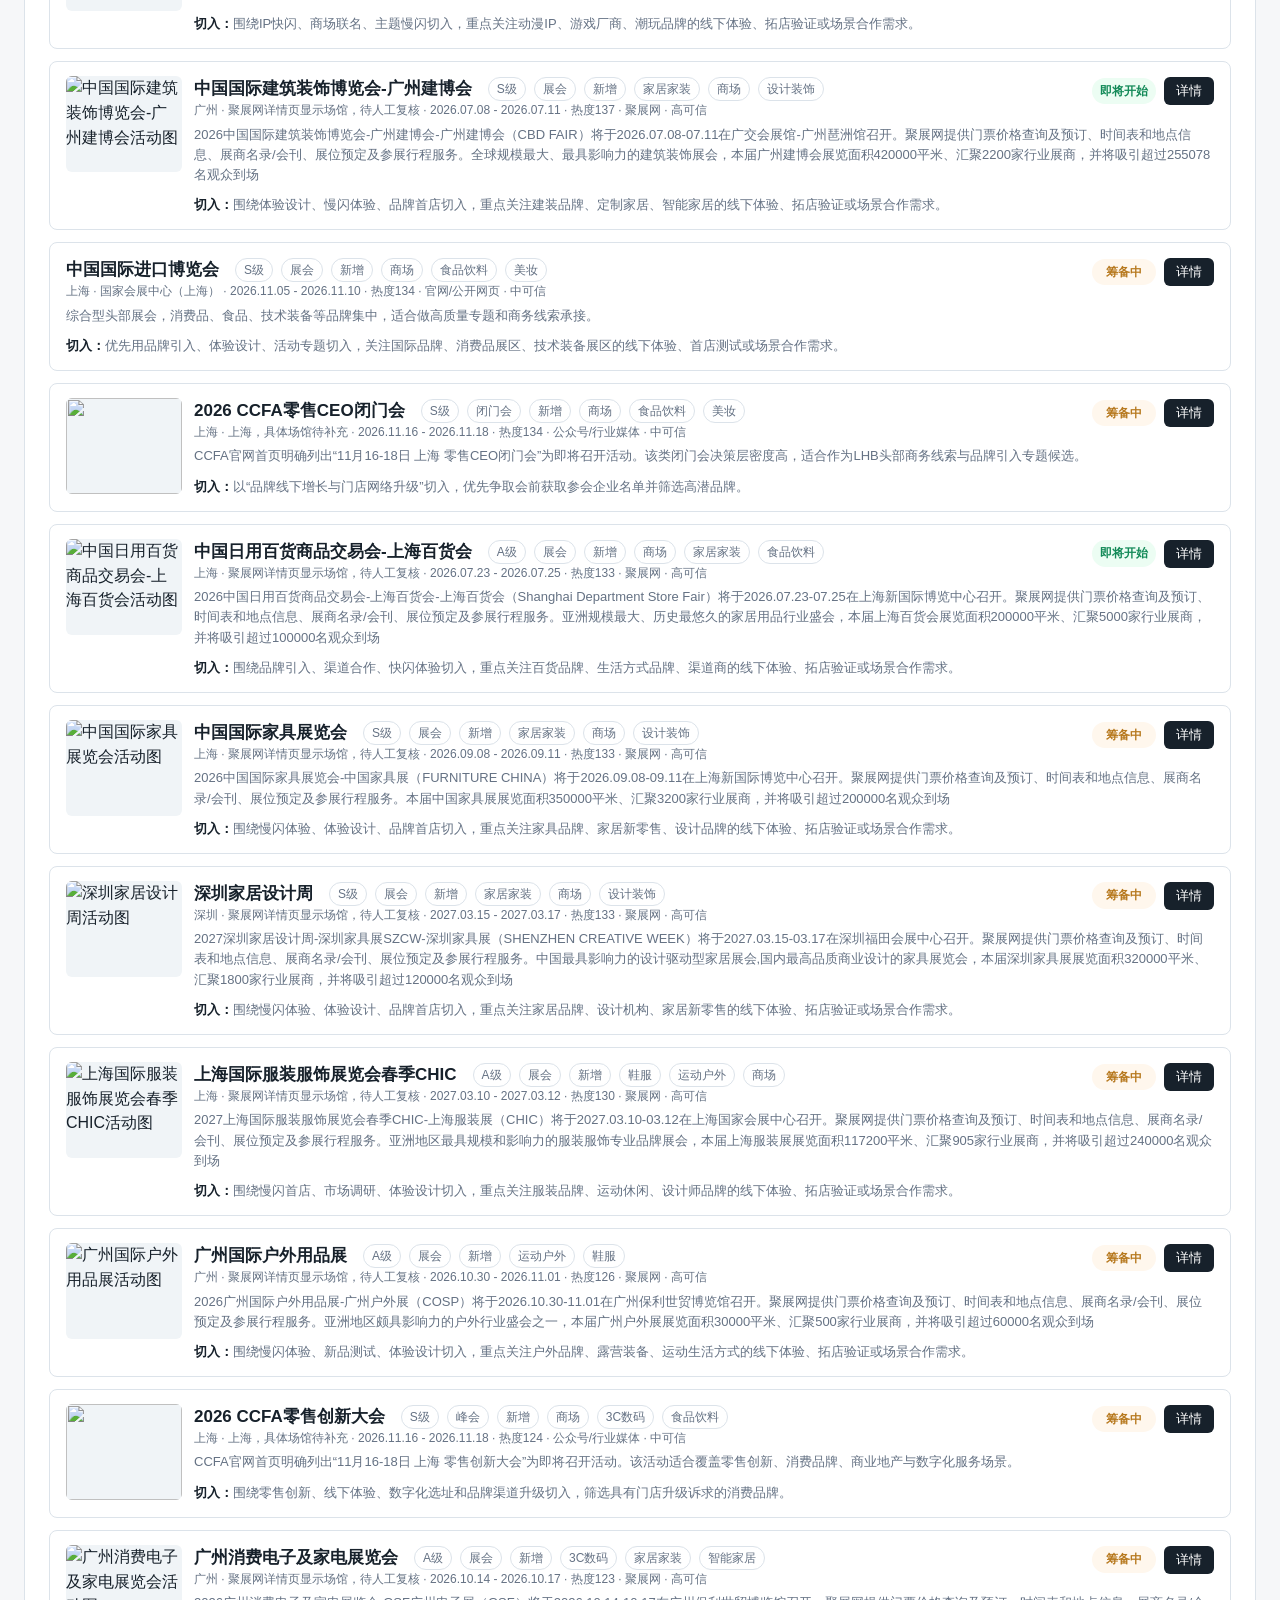
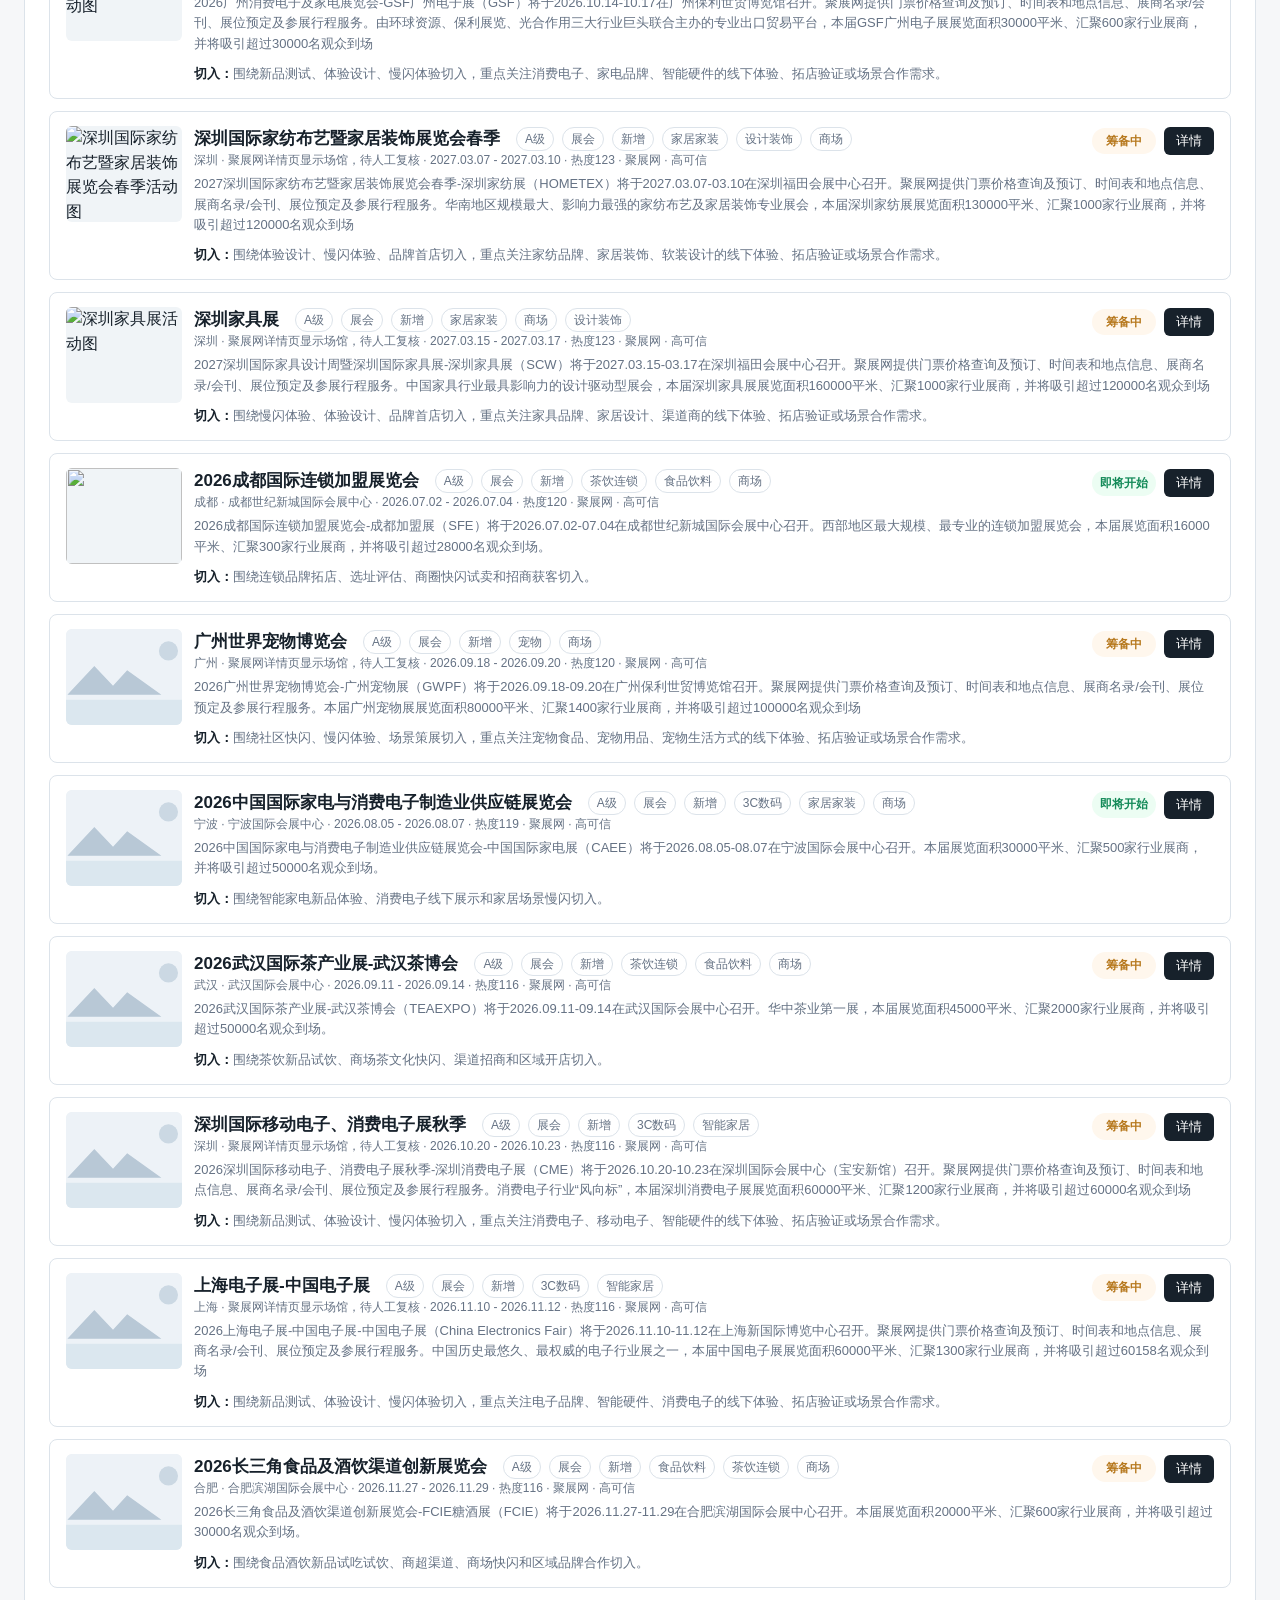
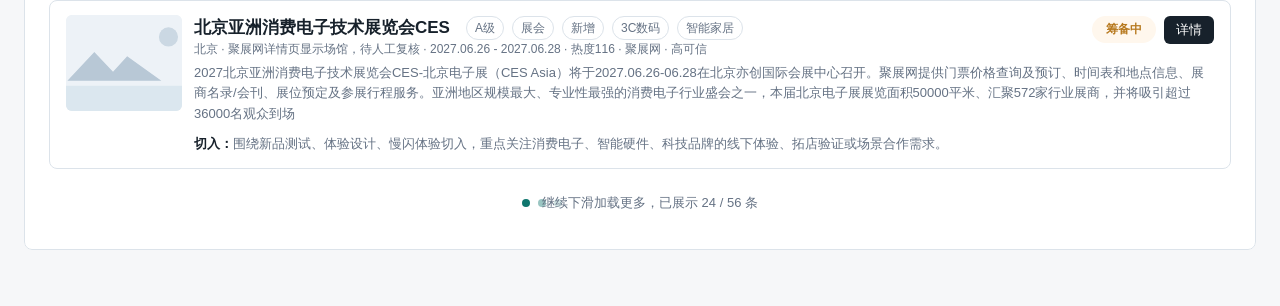
==== commit 69fcce21: "Show filtered result count" ====
--- a/03_系统相关/website/index.html
+++ b/03_系统相关/website/index.html
@@ -120,7 +120,10 @@
         </div>
         <div class="active-filter-row">
           <div class="active-filters" id="activeFilters"></div>
-          <button id="clearFilters" class="clear-filter-button" type="button">清空</button>
+          <div class="filter-actions">
+            <span id="filterResultCount" class="filter-result-count" aria-live="polite">0 条结果</span>
+            <button id="clearFilters" class="clear-filter-button" type="button">清空</button>
+          </div>
         </div>
       </div>
     </section>
--- a/03_系统相关/website/styles.css
+++ b/03_系统相关/website/styles.css
@@ -273,6 +273,27 @@
   min-width: 0;
 }
 
+.filter-actions {
+  display: inline-flex;
+  align-items: center;
+  gap: 8px;
+  flex: 0 0 auto;
+}
+
+.filter-result-count {
+  display: inline-flex;
+  align-items: center;
+  min-height: 28px;
+  padding: 0 10px;
+  border-radius: 999px;
+  background: #ecfdf5;
+  color: #047857;
+  border: 1px solid #bbf7d0;
+  font-size: 12px;
+  font-weight: 700;
+  white-space: nowrap;
+}
+
 .active-filter {
   display: inline-flex;
   align-items: center;
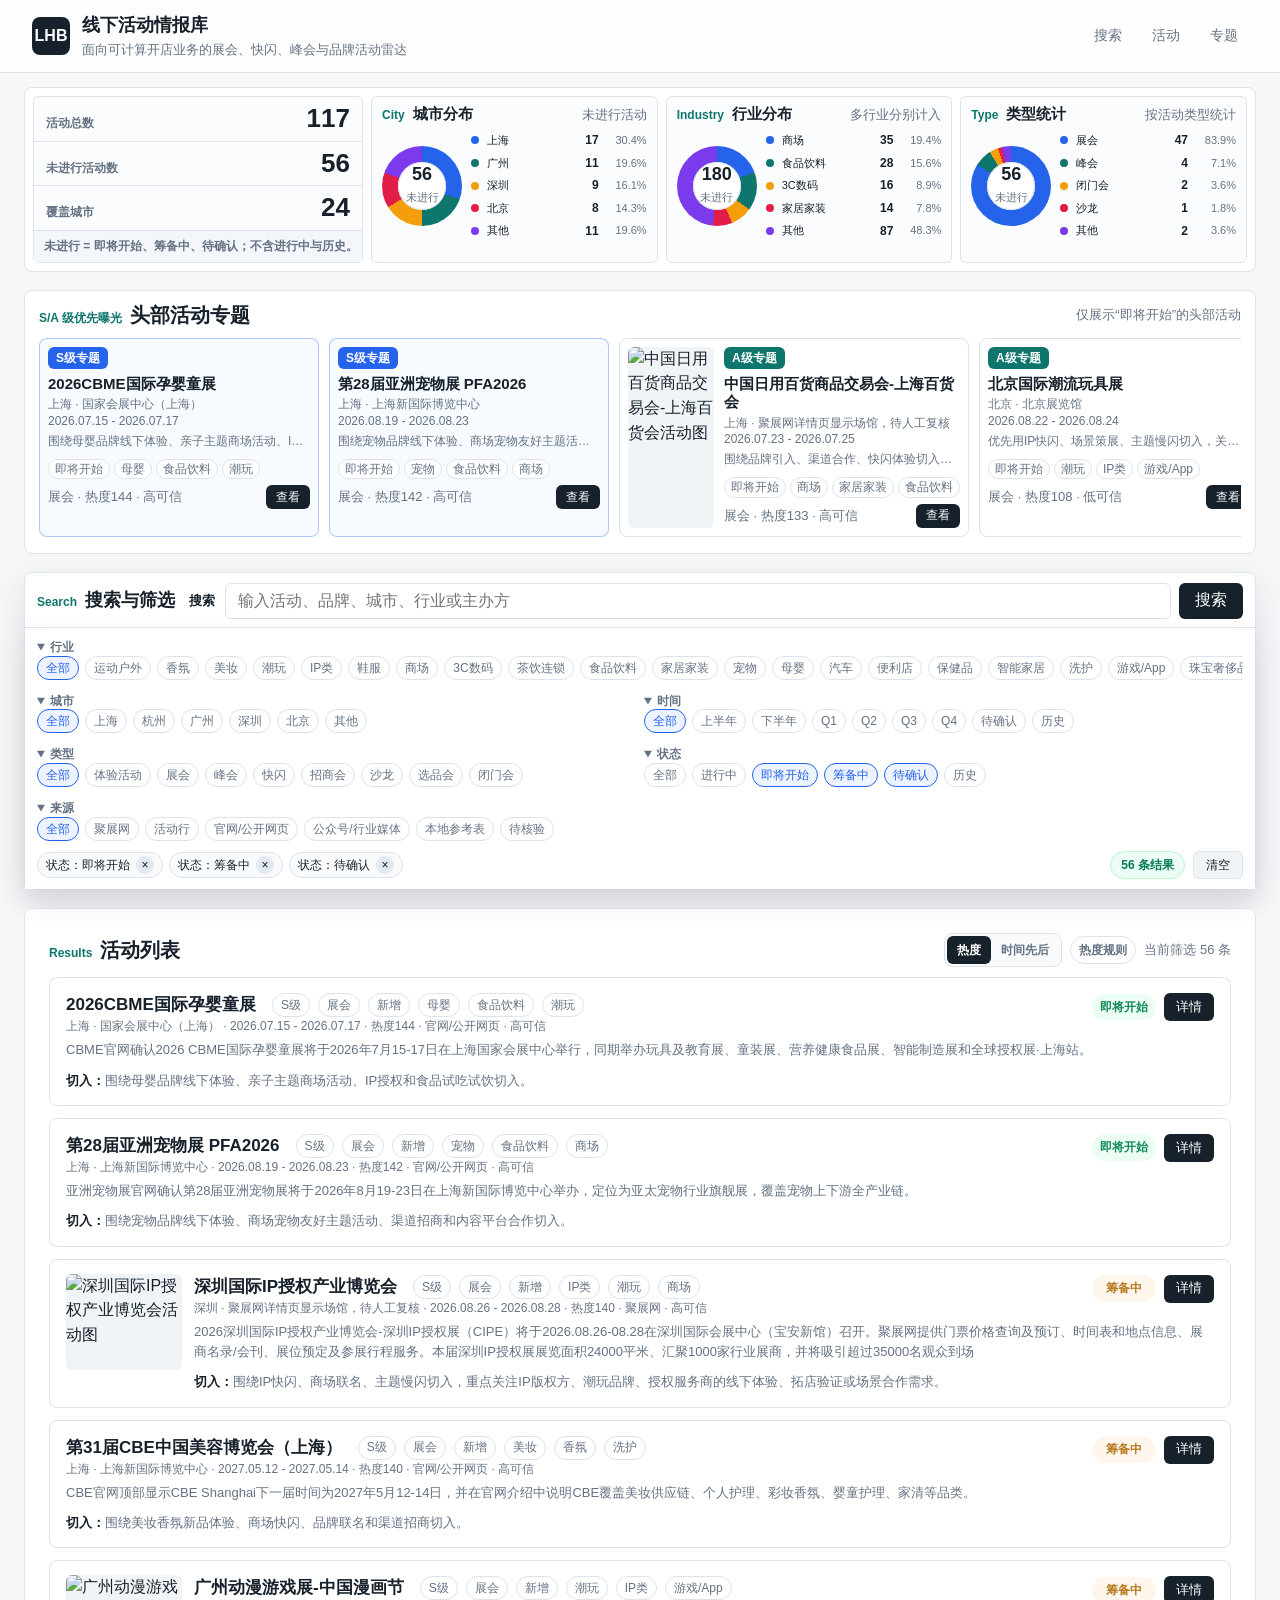
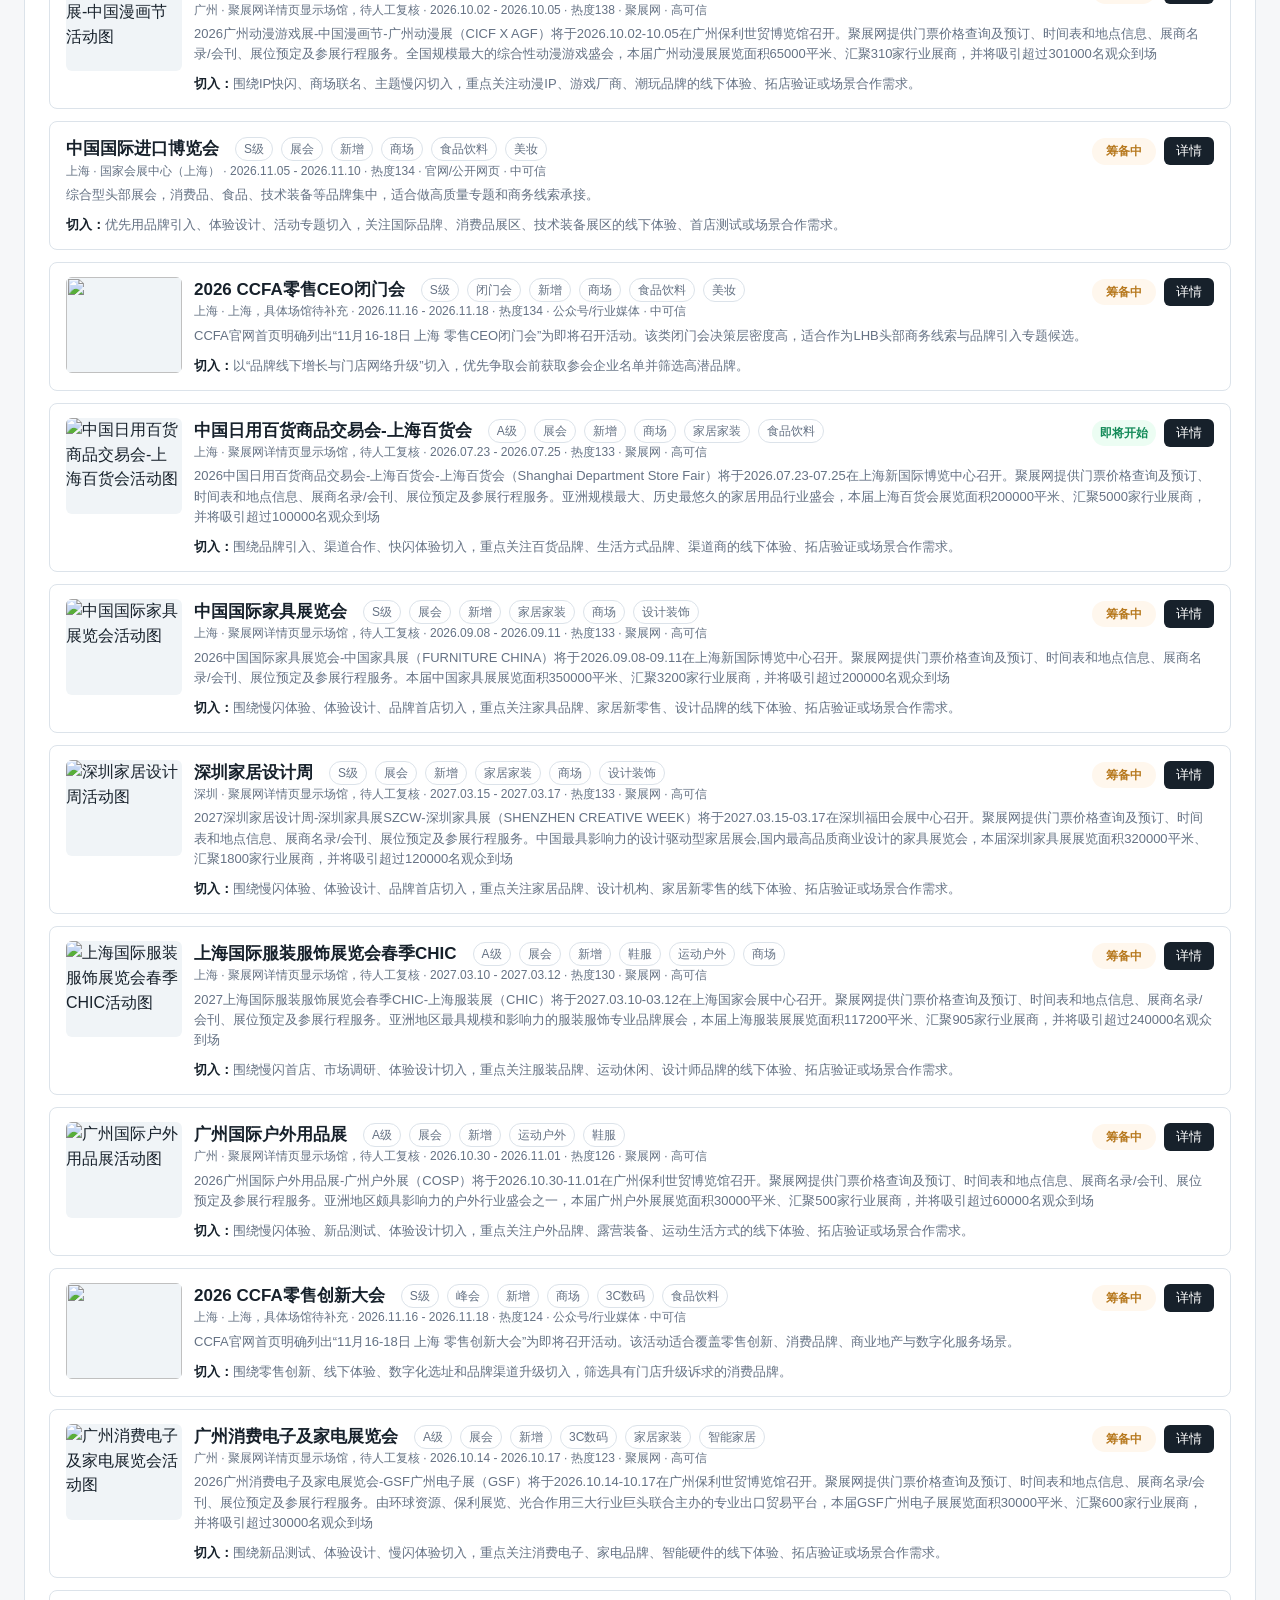
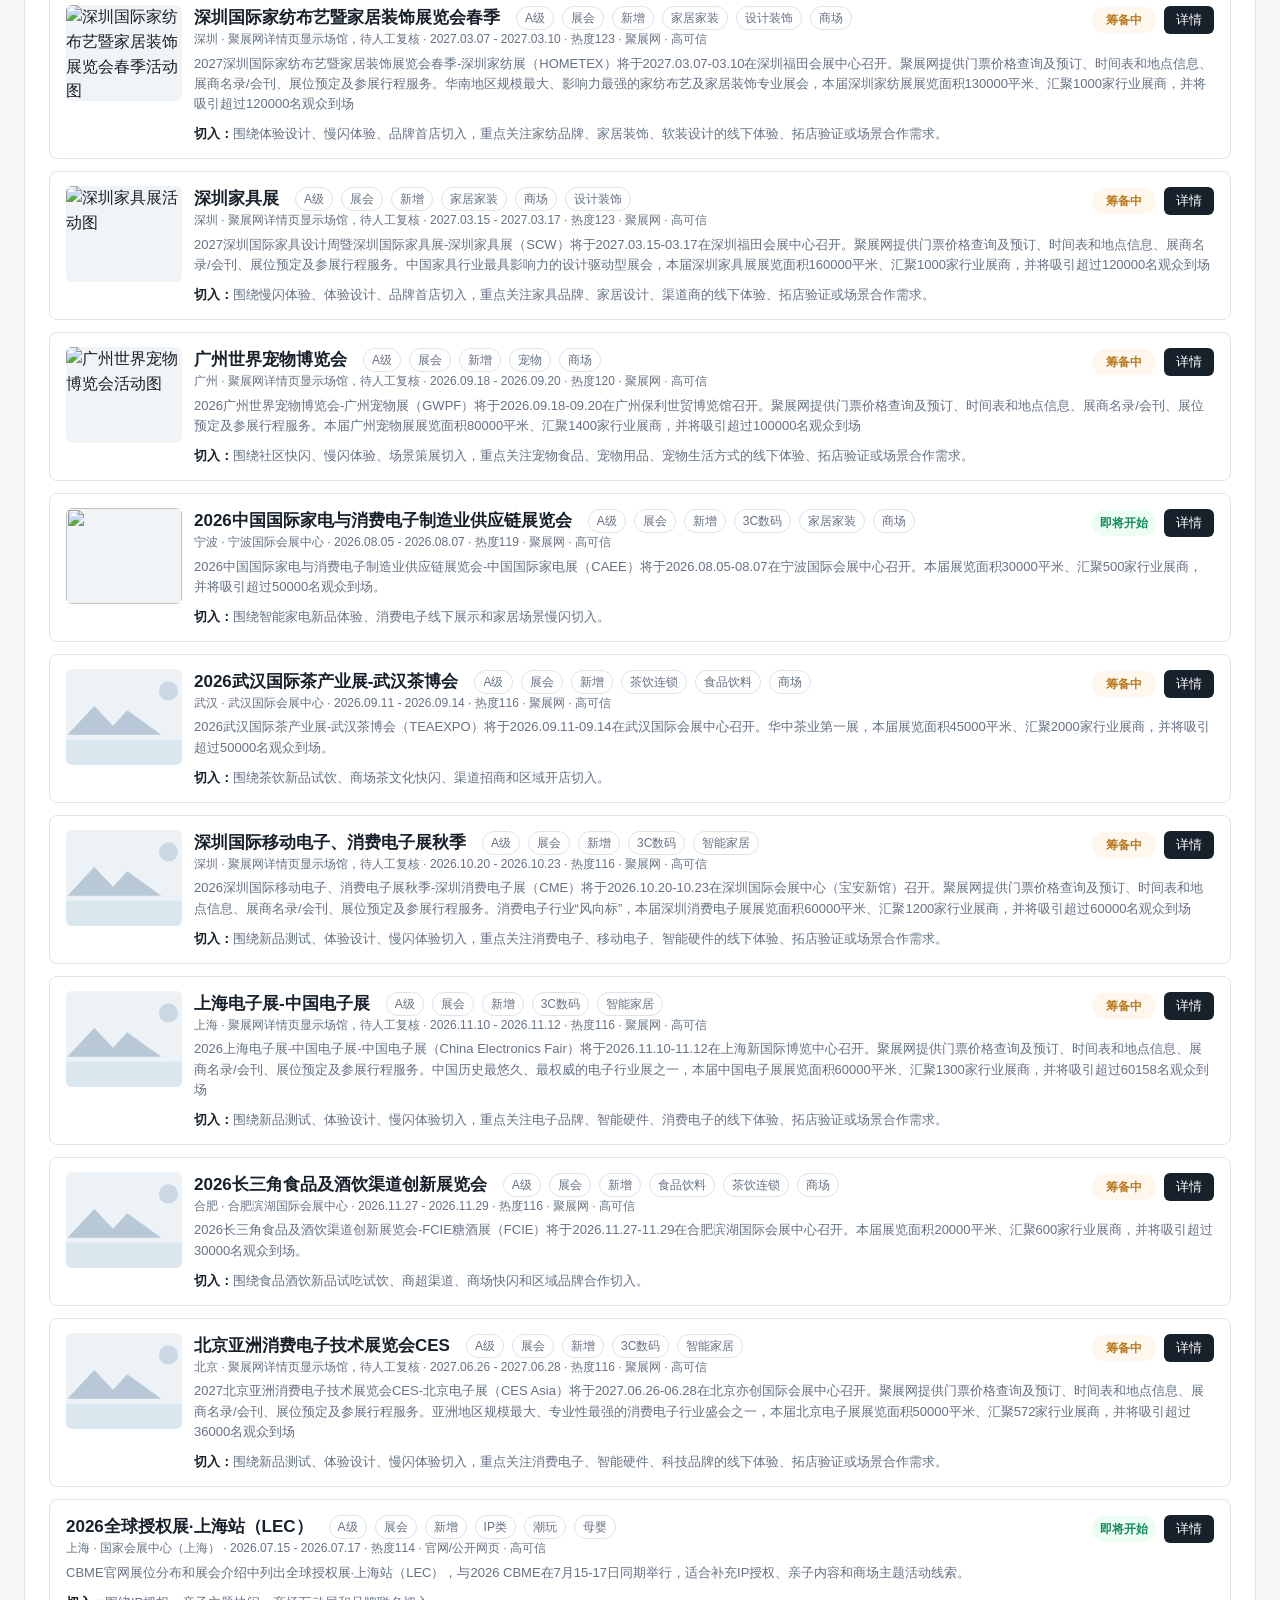
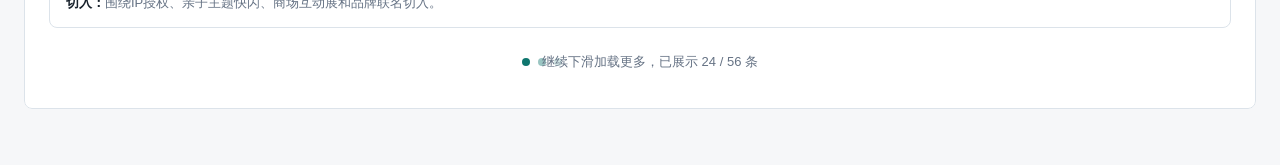
==== commit 055c7e73: "Update event data for July 2026" ====
--- a/03_系统相关/website/index.html
+++ b/03_系统相关/website/index.html
@@ -157,7 +157,8 @@
   <script src="huodongxing-data.js?v=2"></script>
   <script src="media-data.js?v=6"></script>
   <script src="enrichment-data.js?v=1"></script>
-  <script src="shared.js?v=8"></script>
+  <script src="fresh-data.js?v=1"></script>
+  <script src="shared.js?v=9"></script>
   <script src="app.js?v=41"></script>
 </body>
 </html>
